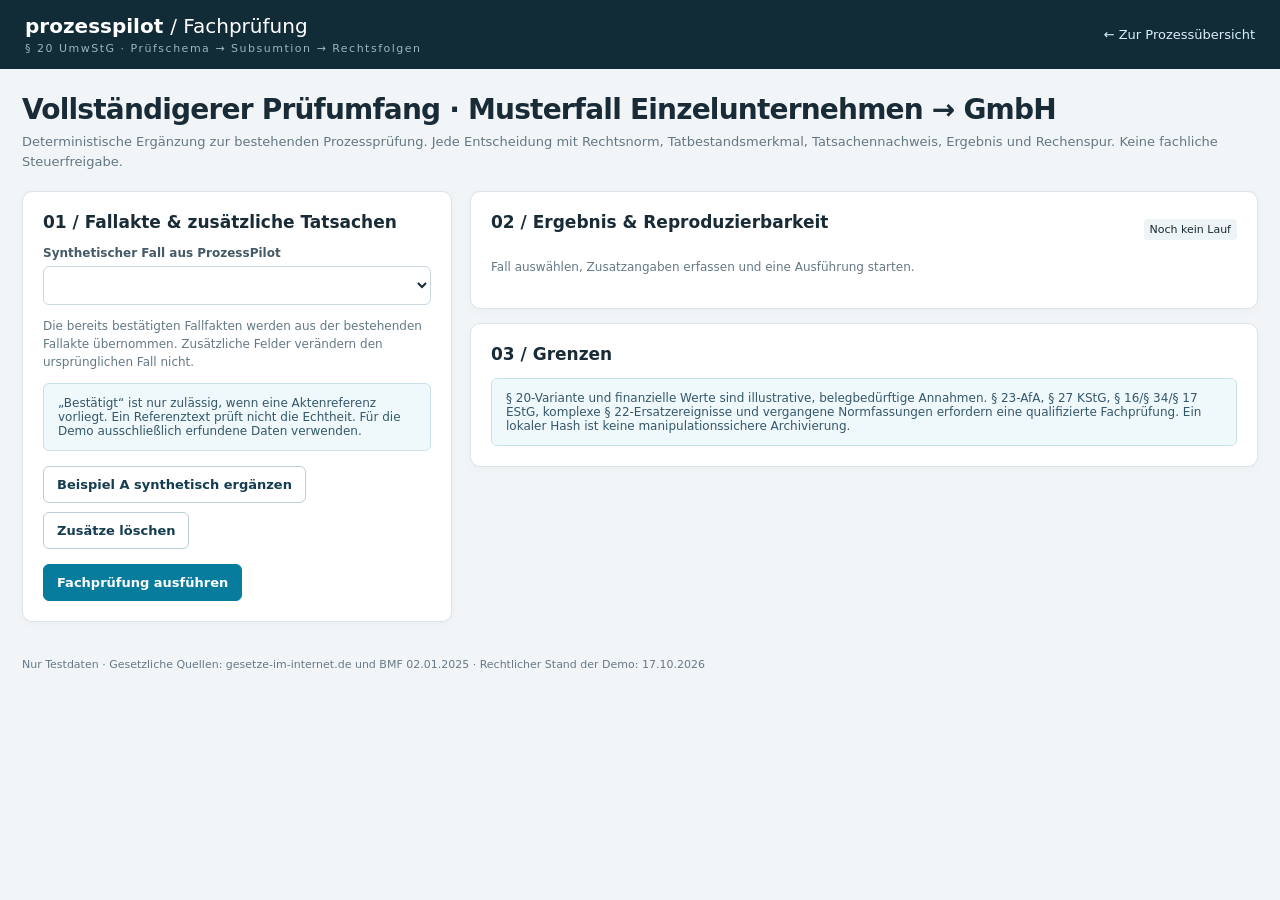
==== taxgraph-prozesspilot/app/static/fachpruefung.html @ 6ec46568 "Add auditable §20 UmwStG Fachprüfung V2 demo" ====
<!doctype html>
<html lang="de-DE">
<head>
  <meta charset="utf-8">
  <meta name="viewport" content="width=device-width,initial-scale=1">
  <meta name="color-scheme" content="light">
  <title>ProzessPilot · Fachprüfung § 20 UmwStG</title>
  <style>
    :root{font-family:Inter,system-ui,-apple-system,"Segoe UI",sans-serif;color:#182b36;background:#f1f5f7}
    *{box-sizing:border-box}body{margin:0}button,input,select{font:inherit}header{background:#112c37;color:#fff;padding:14px 25px;display:flex;align-items:center;justify-content:space-between;gap:12px}
    header strong{font-size:20px}header small{display:block;color:#9bb4bf;font-size:11px;letter-spacing:1.5px;margin-top:4px}
    a{color:#0b6484;text-decoration:none}header a{color:#dceff9;font-size:13px}main{max-width:1550px;margin:24px auto;padding:0 22px}
    h1{font-size:28px;letter-spacing:-.8px;margin:0 0 6px}h2{font-size:17px;margin:0 0 14px}h3{font-size:14px;margin:14px 0 8px}p{line-height:1.5}
    .sub{font-size:13px;color:#637785;margin:0 0 20px}.split{display:grid;grid-template-columns:minmax(290px,430px) minmax(0,1fr);gap:18px;align-items:start}
    .pane{background:white;border:1px solid #dbe4e8;border-radius:10px;padding:20px;box-shadow:0 2px 10px #0d283108}.stack{display:grid;gap:14px}
    label{display:block;font-size:12px;font-weight:650;color:#455966;margin-bottom:6px}input,select{width:100%;padding:10px;border:1px solid #cbd8de;border-radius:6px;background:white;color:#172a35;font-size:13px}
    input:focus,select:focus{outline:2px solid #83bcd5;outline-offset:1px}.field{padding:10px 0;border-bottom:1px solid #ecf1f2}.field:last-child{border-bottom:0}
    .fact-row{display:grid;grid-template-columns:minmax(100px,1fr) 122px;gap:8px}.evidence{margin-top:8px}.muted{color:#647986;font-size:12px}
    .group{padding-top:14px;margin-top:14px;border-top:1px solid #dbe4e8}.group:first-of-type{border-top:0;margin-top:0}.group h3{color:#0a607d;margin:0 0 6px;text-transform:uppercase;letter-spacing:.8px;font-size:11px}
    .actions{display:flex;flex-wrap:wrap;gap:9px;margin-top:15px}button{border:1px solid #beced5;border-radius:6px;padding:10px 13px;cursor:pointer;background:white;color:#143d50;font-weight:600;font-size:13px}
    button.primary{background:#087c9d;border-color:#087c9d;color:#fff}button:disabled{opacity:.55;cursor:not-allowed}
    .headrow{display:flex;gap:10px;align-items:center;justify-content:space-between;flex-wrap:wrap}.notice{background:#eff8fa;border:1px solid #cae1e9;padding:12px 14px;border-radius:6px;color:#34586a;font-size:12px}
    .stat{padding:14px;border:1px solid #e0e9ed;border-radius:8px}.status{font-size:11px;font-weight:700;letter-spacing:.3px;border-radius:5px;padding:5px 7px;display:inline-block;background:#e8edf0}
    .SATISFIED,.READY_FOR_EXPERT_REVIEW{background:#e0f2e8;color:#16673e}.NOT_SATISFIED,.INELIGIBLE_SELECTED_PATH{background:#fce9e7;color:#a53026}
    .UNKNOWN,.EVIDENCE_REQUIRED,.CONFLICTED,.CONFLICTED_EVIDENCE{background:#fff0d4;color:#885b00}
    .tabs{display:flex;gap:8px;border-bottom:1px solid #dce6e9;padding-bottom:10px;flex-wrap:wrap;margin:16px 0}.tab[aria-selected=true]{background:#e9f5fa;border-color:#75b7d0}
    table{width:100%;border-collapse:collapse;font-size:12px}th,td{text-align:left;border-bottom:1px solid #e7edf0;padding:9px 7px;vertical-align:top}th{font-size:11px;color:#667783}
    .table-scroll{overflow:auto;max-height:390px}.assessment:hover,.graphrow:hover{background:#f5fafb;cursor:pointer}.pill{font-size:11px;background:#eef3f5;border-radius:4px;padding:4px 6px}
    .metrics{display:grid;grid-template-columns:repeat(auto-fit,minmax(155px,1fr));gap:8px}.metrics .stat strong{display:block;font-size:19px;margin:5px 0;word-break:break-all}
    pre{overflow:auto;white-space:pre-wrap;word-break:break-word;font-size:11px;color:#364954;background:#f7fafb;border:1px solid #e5edf0;border-radius:6px;padding:12px;max-height:200px}
    .searchline{display:flex;gap:8px;margin:12px 0;flex-wrap:wrap}.searchline input{flex:2}.searchline select{flex:1}
    #neighbors{width:100%;background:#f9fcfd;border:1px solid #e5edf0;border-radius:6px;min-height:230px}#neighbors text{fill:#1c3542;font-size:11px}
    #neighbors rect{fill:#eaf3f7;stroke:#8fb3c2;stroke-width:1}#neighbors .central{fill:#d2ebf5;stroke:#1983a5;stroke-width:2}
    #neighbors line{stroke:#7896a4;stroke-width:1.5}#neighbors .edge-text{fill:#5a7483;font-size:8px}
    .auditlinks{display:flex;flex-wrap:wrap;gap:6px}.auditlinks button{font-size:11px;padding:6px}.warning{color:#9a5b12}.error{background:#ffe4e0;color:#7e3128;padding:12px;border-radius:6px;font-size:12px}
    .hidden{display:none!important}.foot{font-size:11px;color:#667987;margin:35px 0}
    @media(max-width:1000px){.split{grid-template-columns:1fr}main{margin:14px auto;padding:0 12px}.pane{padding:14px}}
  </style>
  <script defer src="/assets/fachpruefung.js"></script>
</head>
<body>
  <header><div><strong>prozesspilot <span style="font-weight:400">/ Fachprüfung</span></strong><small>§ 20 UmwStG · Prüfschema → Subsumtion → Rechtsfolgen</small></div><a href="/">← Zur Prozessübersicht</a></header>
  <main>
    <h1>Vollständigerer Prüfumfang · Musterfall Einzelunternehmen → GmbH</h1>
    <p class="sub">Deterministische Ergänzung zur bestehenden Prozessprüfung. Jede Entscheidung mit Rechtsnorm, Tatbestandsmerkmal, Tatsachennachweis, Ergebnis und Rechenspur. Keine fachliche Steuerfreigabe.</p>
    <div class="split">
      <section class="pane">
        <h2>01 / Fallakte &amp; zusätzliche Tatsachen</h2>
        <label for="caseSelect">Synthetischer Fall aus ProzessPilot</label><select id="caseSelect"></select>
        <p class="muted">Die bereits bestätigten Fallfakten werden aus der bestehenden Fallakte übernommen. Zusätzliche Felder verändern den ursprünglichen Fall nicht.</p>
        <div class="notice">„Bestätigt“ ist nur zulässig, wenn eine Aktenreferenz vorliegt. Ein Referenztext prüft nicht die Echtheit. Für die Demo ausschließlich erfundene Daten verwenden.</div>
        <div class="actions"><button id="demoBtn" type="button">Beispiel A synthetisch ergänzen</button><button id="clearBtn" type="button">Zusätze löschen</button></div>
        <form id="reviewForm"><div id="fields"></div><div class="actions"><button class="primary" id="submitBtn" type="submit">Fachprüfung ausführen</button></div></form>
      </section>
      <div class="stack">
        <section class="pane">
          <div class="headrow"><h2>02 / Ergebnis &amp; Reproduzierbarkeit</h2><span id="integrity" class="pill">Noch kein Lauf</span></div>
          <p id="resultIntro" class="muted">Fall auswählen, Zusatzangaben erfassen und eine Ausführung starten.</p>
          <div id="outcome" class="hidden">
            <div id="metrics" class="metrics"></div>
            <div class="actions"><button id="exportBtn" type="button">Vollständigen Audit-JSON exportieren ↓</button><button id="loadLatestBtn" type="button">Letzte Prüfung laden</button></div>
            <div class="tabs" role="tablist" aria-label="Fachprüfung Ansichten">
              <button class="tab" data-view="pruefschema" aria-selected="true">Prüfschema</button>
              <button class="tab" data-view="graph" aria-selected="false">Rechtsgraph</button>
              <button class="tab" data-view="consequences" aria-selected="false">Steuerfolgen &amp; Audit</button>
            </div>
            <div id="view-pruefschema" class="report-view"><h3>Prüfergebnisse und Subsumtion</h3><div class="table-scroll" id="assessments"></div></div>
            <div id="view-graph" class="report-view hidden">
              <h3>Persistierte Legal Reasoning Nodes &amp; Edges</h3><p class="muted" id="graphInfo"></p>
              <div class="searchline"><input id="nodeSearch" placeholder="Knoten-ID, Gesetz, Prüfkriterium …"><select id="nodeType"><option value="">Alle Knotentypen</option></select></div>
              <div class="table-scroll" id="nodeList"></div><h3 id="inspectorName">Knoten-Inspector</h3>
              <svg id="neighbors" role="img" viewBox="0 0 740 260" aria-label="Direkt verbundene Knoten und Kanten"></svg>
              <div id="inspectorDetails"></div>
            </div>
            <div id="view-consequences" class="report-view hidden"><div id="taxReport"></div></div>
          </div>
          <div id="errorBox" class="error hidden" role="alert"></div>
        </section>
        <section class="pane"><h2>03 / Grenzen</h2><div class="notice">
          § 20-Variante und finanzielle Werte sind illustrative, belegbedürftige Annahmen. § 23-AfA, § 27 KStG, § 16/§ 34/§ 17 EStG, komplexe § 22-Ersatzereignisse und vergangene Normfassungen erfordern eine qualifizierte Fachprüfung. Ein lokaler Hash ist keine manipulationssichere Archivierung.
        </div></section>
      </div>
    </div>
    <p class="foot">Nur Testdaten · Gesetzliche Quellen: gesetze-im-internet.de und BMF 02.01.2025 · Rechtlicher Stand der Demo: 17.10.2026</p>
  </main>
</body>
</html>
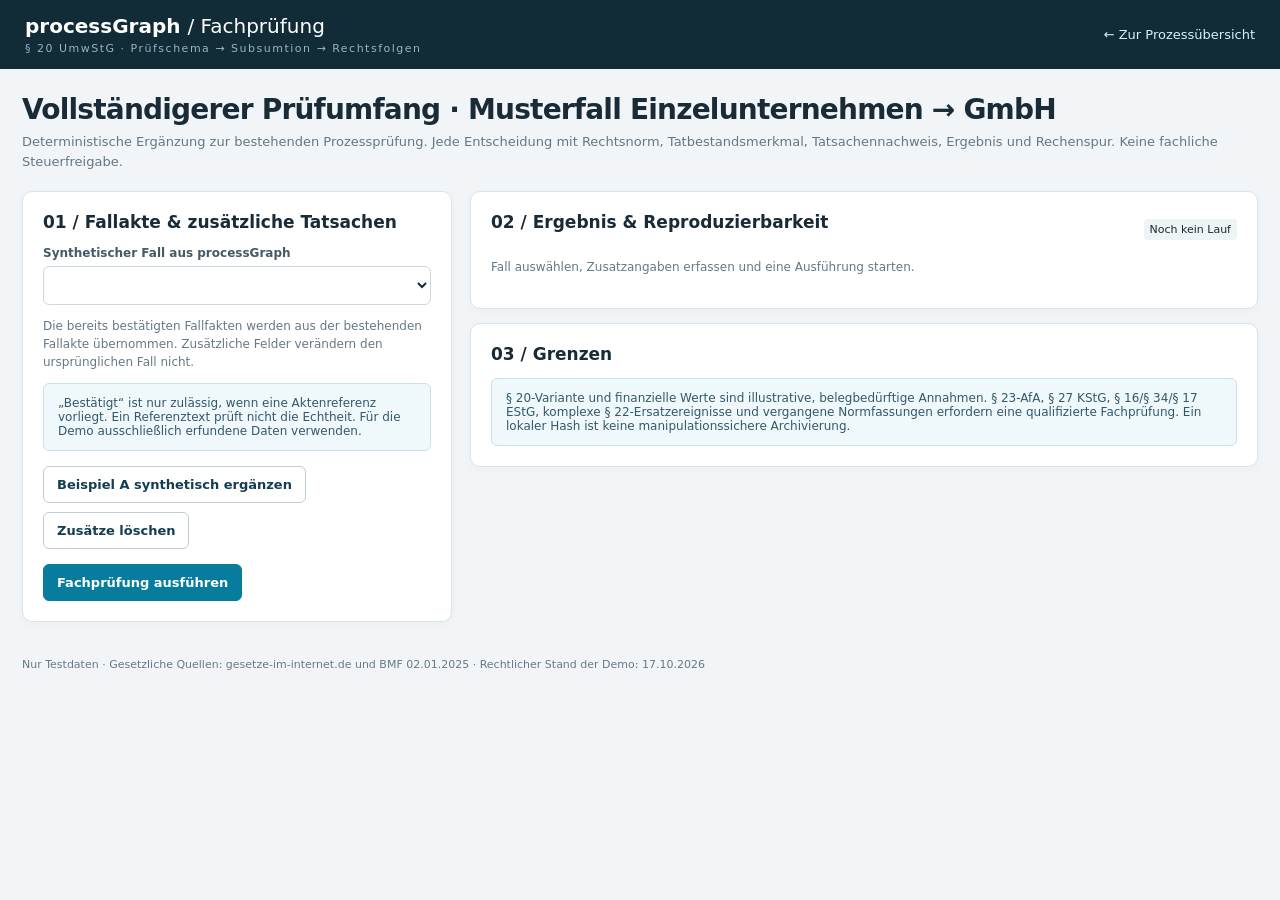
==== commit f2f61398: "Rename product branding to processGraph" ====
--- a/taxgraph-prozesspilot/app/static/fachpruefung.html
+++ b/taxgraph-prozesspilot/app/static/fachpruefung.html
@@ -4,7 +4,7 @@
   <meta charset="utf-8">
   <meta name="viewport" content="width=device-width,initial-scale=1">
   <meta name="color-scheme" content="light">
-  <title>ProzessPilot · Fachprüfung § 20 UmwStG</title>
+  <title>processGraph · Fachprüfung § 20 UmwStG</title>
   <style>
     :root{font-family:Inter,system-ui,-apple-system,"Segoe UI",sans-serif;color:#182b36;background:#f1f5f7}
     *{box-sizing:border-box}body{margin:0}button,input,select{font:inherit}header{background:#112c37;color:#fff;padding:14px 25px;display:flex;align-items:center;justify-content:space-between;gap:12px}
@@ -39,14 +39,14 @@
   <script defer src="/assets/fachpruefung.js"></script>
 </head>
 <body>
-  <header><div><strong>prozesspilot <span style="font-weight:400">/ Fachprüfung</span></strong><small>§ 20 UmwStG · Prüfschema → Subsumtion → Rechtsfolgen</small></div><a href="/">← Zur Prozessübersicht</a></header>
+  <header><div><strong>processGraph <span style="font-weight:400">/ Fachprüfung</span></strong><small>§ 20 UmwStG · Prüfschema → Subsumtion → Rechtsfolgen</small></div><a href="/">← Zur Prozessübersicht</a></header>
   <main>
     <h1>Vollständigerer Prüfumfang · Musterfall Einzelunternehmen → GmbH</h1>
     <p class="sub">Deterministische Ergänzung zur bestehenden Prozessprüfung. Jede Entscheidung mit Rechtsnorm, Tatbestandsmerkmal, Tatsachennachweis, Ergebnis und Rechenspur. Keine fachliche Steuerfreigabe.</p>
     <div class="split">
       <section class="pane">
         <h2>01 / Fallakte &amp; zusätzliche Tatsachen</h2>
-        <label for="caseSelect">Synthetischer Fall aus ProzessPilot</label><select id="caseSelect"></select>
+        <label for="caseSelect">Synthetischer Fall aus processGraph</label><select id="caseSelect"></select>
         <p class="muted">Die bereits bestätigten Fallfakten werden aus der bestehenden Fallakte übernommen. Zusätzliche Felder verändern den ursprünglichen Fall nicht.</p>
         <div class="notice">„Bestätigt“ ist nur zulässig, wenn eine Aktenreferenz vorliegt. Ein Referenztext prüft nicht die Echtheit. Für die Demo ausschließlich erfundene Daten verwenden.</div>
         <div class="actions"><button id="demoBtn" type="button">Beispiel A synthetisch ergänzen</button><button id="clearBtn" type="button">Zusätze löschen</button></div>
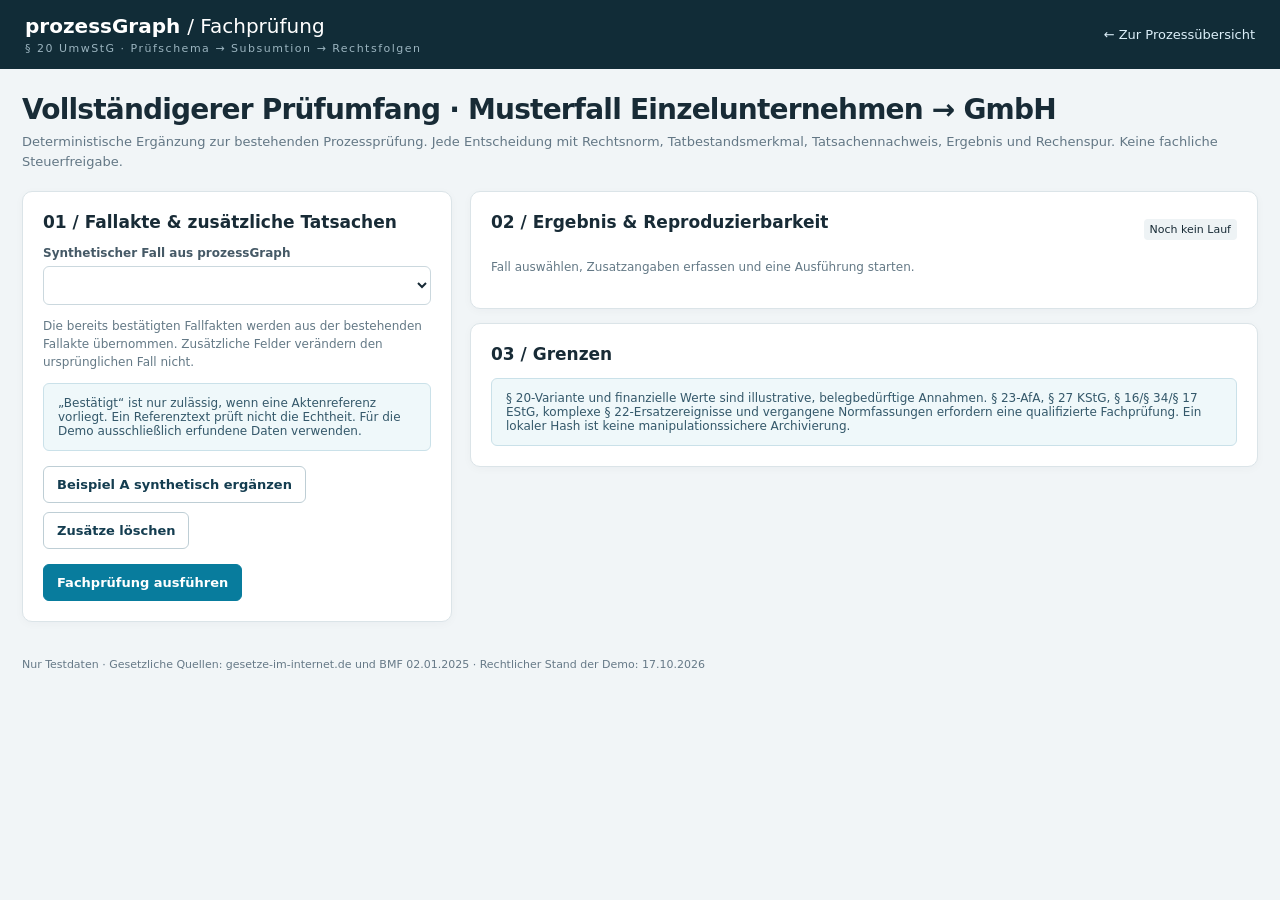
==== commit d0acdc8b: "Use prozessGraph branding and hide demo username" ====
--- a/taxgraph-prozesspilot/app/static/fachpruefung.html
+++ b/taxgraph-prozesspilot/app/static/fachpruefung.html
@@ -4,7 +4,7 @@
   <meta charset="utf-8">
   <meta name="viewport" content="width=device-width,initial-scale=1">
   <meta name="color-scheme" content="light">
-  <title>processGraph · Fachprüfung § 20 UmwStG</title>
+  <title>prozessGraph · Fachprüfung § 20 UmwStG</title>
   <style>
     :root{font-family:Inter,system-ui,-apple-system,"Segoe UI",sans-serif;color:#182b36;background:#f1f5f7}
     *{box-sizing:border-box}body{margin:0}button,input,select{font:inherit}header{background:#112c37;color:#fff;padding:14px 25px;display:flex;align-items:center;justify-content:space-between;gap:12px}
@@ -39,14 +39,14 @@
   <script defer src="/assets/fachpruefung.js"></script>
 </head>
 <body>
-  <header><div><strong>processGraph <span style="font-weight:400">/ Fachprüfung</span></strong><small>§ 20 UmwStG · Prüfschema → Subsumtion → Rechtsfolgen</small></div><a href="/">← Zur Prozessübersicht</a></header>
+  <header><div><strong>prozessGraph <span style="font-weight:400">/ Fachprüfung</span></strong><small>§ 20 UmwStG · Prüfschema → Subsumtion → Rechtsfolgen</small></div><a href="/">← Zur Prozessübersicht</a></header>
   <main>
     <h1>Vollständigerer Prüfumfang · Musterfall Einzelunternehmen → GmbH</h1>
     <p class="sub">Deterministische Ergänzung zur bestehenden Prozessprüfung. Jede Entscheidung mit Rechtsnorm, Tatbestandsmerkmal, Tatsachennachweis, Ergebnis und Rechenspur. Keine fachliche Steuerfreigabe.</p>
     <div class="split">
       <section class="pane">
         <h2>01 / Fallakte &amp; zusätzliche Tatsachen</h2>
-        <label for="caseSelect">Synthetischer Fall aus processGraph</label><select id="caseSelect"></select>
+        <label for="caseSelect">Synthetischer Fall aus prozessGraph</label><select id="caseSelect"></select>
         <p class="muted">Die bereits bestätigten Fallfakten werden aus der bestehenden Fallakte übernommen. Zusätzliche Felder verändern den ursprünglichen Fall nicht.</p>
         <div class="notice">„Bestätigt“ ist nur zulässig, wenn eine Aktenreferenz vorliegt. Ein Referenztext prüft nicht die Echtheit. Für die Demo ausschließlich erfundene Daten verwenden.</div>
         <div class="actions"><button id="demoBtn" type="button">Beispiel A synthetisch ergänzen</button><button id="clearBtn" type="button">Zusätze löschen</button></div>
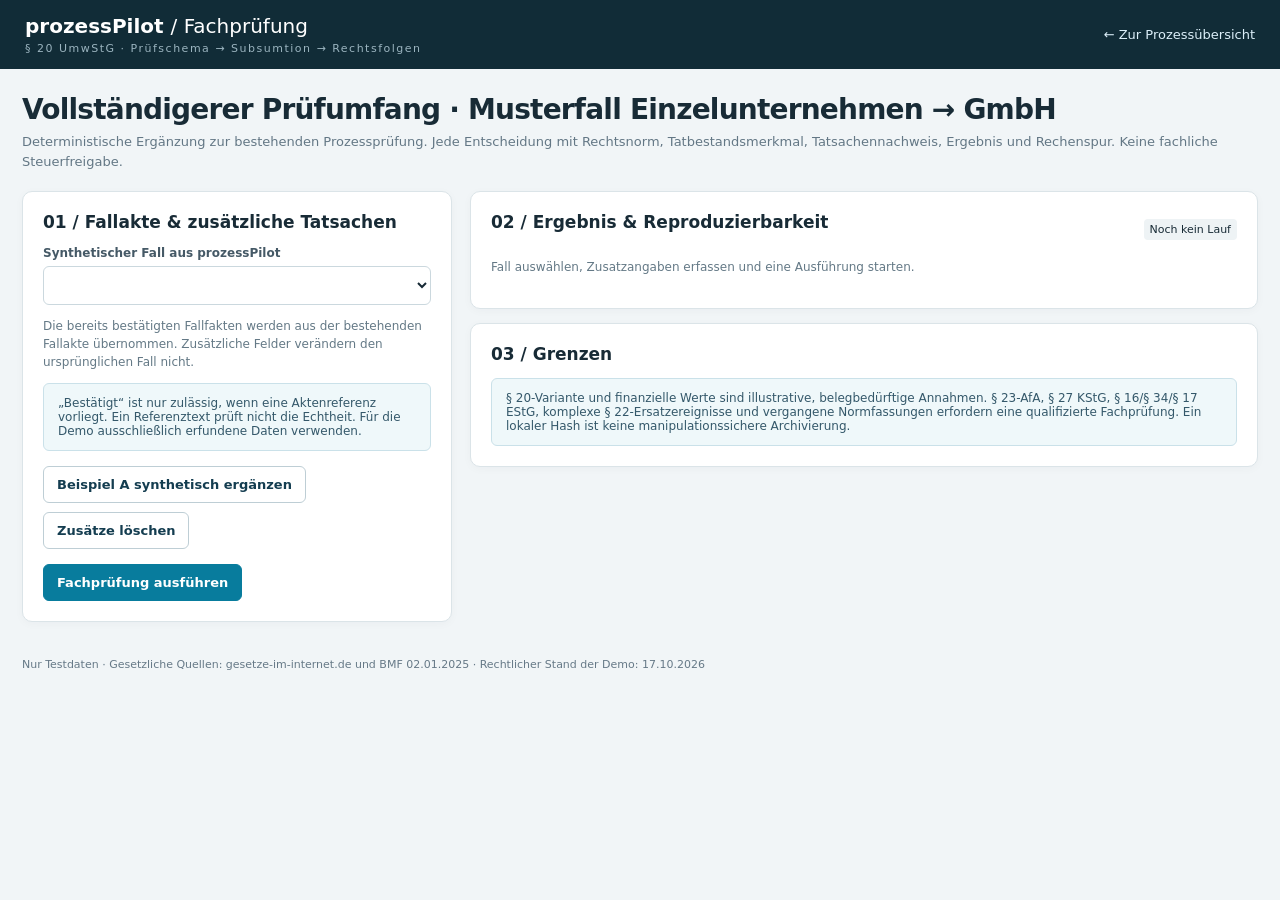
==== commit 4b6de9f3: "Restore prozessPilot product branding" ====
--- a/taxgraph-prozesspilot/app/static/fachpruefung.html
+++ b/taxgraph-prozesspilot/app/static/fachpruefung.html
@@ -4,7 +4,7 @@
   <meta charset="utf-8">
   <meta name="viewport" content="width=device-width,initial-scale=1">
   <meta name="color-scheme" content="light">
-  <title>prozessGraph · Fachprüfung § 20 UmwStG</title>
+  <title>prozessPilot · Fachprüfung § 20 UmwStG</title>
   <style>
     :root{font-family:Inter,system-ui,-apple-system,"Segoe UI",sans-serif;color:#182b36;background:#f1f5f7}
     *{box-sizing:border-box}body{margin:0}button,input,select{font:inherit}header{background:#112c37;color:#fff;padding:14px 25px;display:flex;align-items:center;justify-content:space-between;gap:12px}
@@ -39,14 +39,14 @@
   <script defer src="/assets/fachpruefung.js"></script>
 </head>
 <body>
-  <header><div><strong>prozessGraph <span style="font-weight:400">/ Fachprüfung</span></strong><small>§ 20 UmwStG · Prüfschema → Subsumtion → Rechtsfolgen</small></div><a href="/">← Zur Prozessübersicht</a></header>
+  <header><div><strong>prozessPilot <span style="font-weight:400">/ Fachprüfung</span></strong><small>§ 20 UmwStG · Prüfschema → Subsumtion → Rechtsfolgen</small></div><a href="/">← Zur Prozessübersicht</a></header>
   <main>
     <h1>Vollständigerer Prüfumfang · Musterfall Einzelunternehmen → GmbH</h1>
     <p class="sub">Deterministische Ergänzung zur bestehenden Prozessprüfung. Jede Entscheidung mit Rechtsnorm, Tatbestandsmerkmal, Tatsachennachweis, Ergebnis und Rechenspur. Keine fachliche Steuerfreigabe.</p>
     <div class="split">
       <section class="pane">
         <h2>01 / Fallakte &amp; zusätzliche Tatsachen</h2>
-        <label for="caseSelect">Synthetischer Fall aus prozessGraph</label><select id="caseSelect"></select>
+        <label for="caseSelect">Synthetischer Fall aus prozessPilot</label><select id="caseSelect"></select>
         <p class="muted">Die bereits bestätigten Fallfakten werden aus der bestehenden Fallakte übernommen. Zusätzliche Felder verändern den ursprünglichen Fall nicht.</p>
         <div class="notice">„Bestätigt“ ist nur zulässig, wenn eine Aktenreferenz vorliegt. Ein Referenztext prüft nicht die Echtheit. Für die Demo ausschließlich erfundene Daten verwenden.</div>
         <div class="actions"><button id="demoBtn" type="button">Beispiel A synthetisch ergänzen</button><button id="clearBtn" type="button">Zusätze löschen</button></div>
